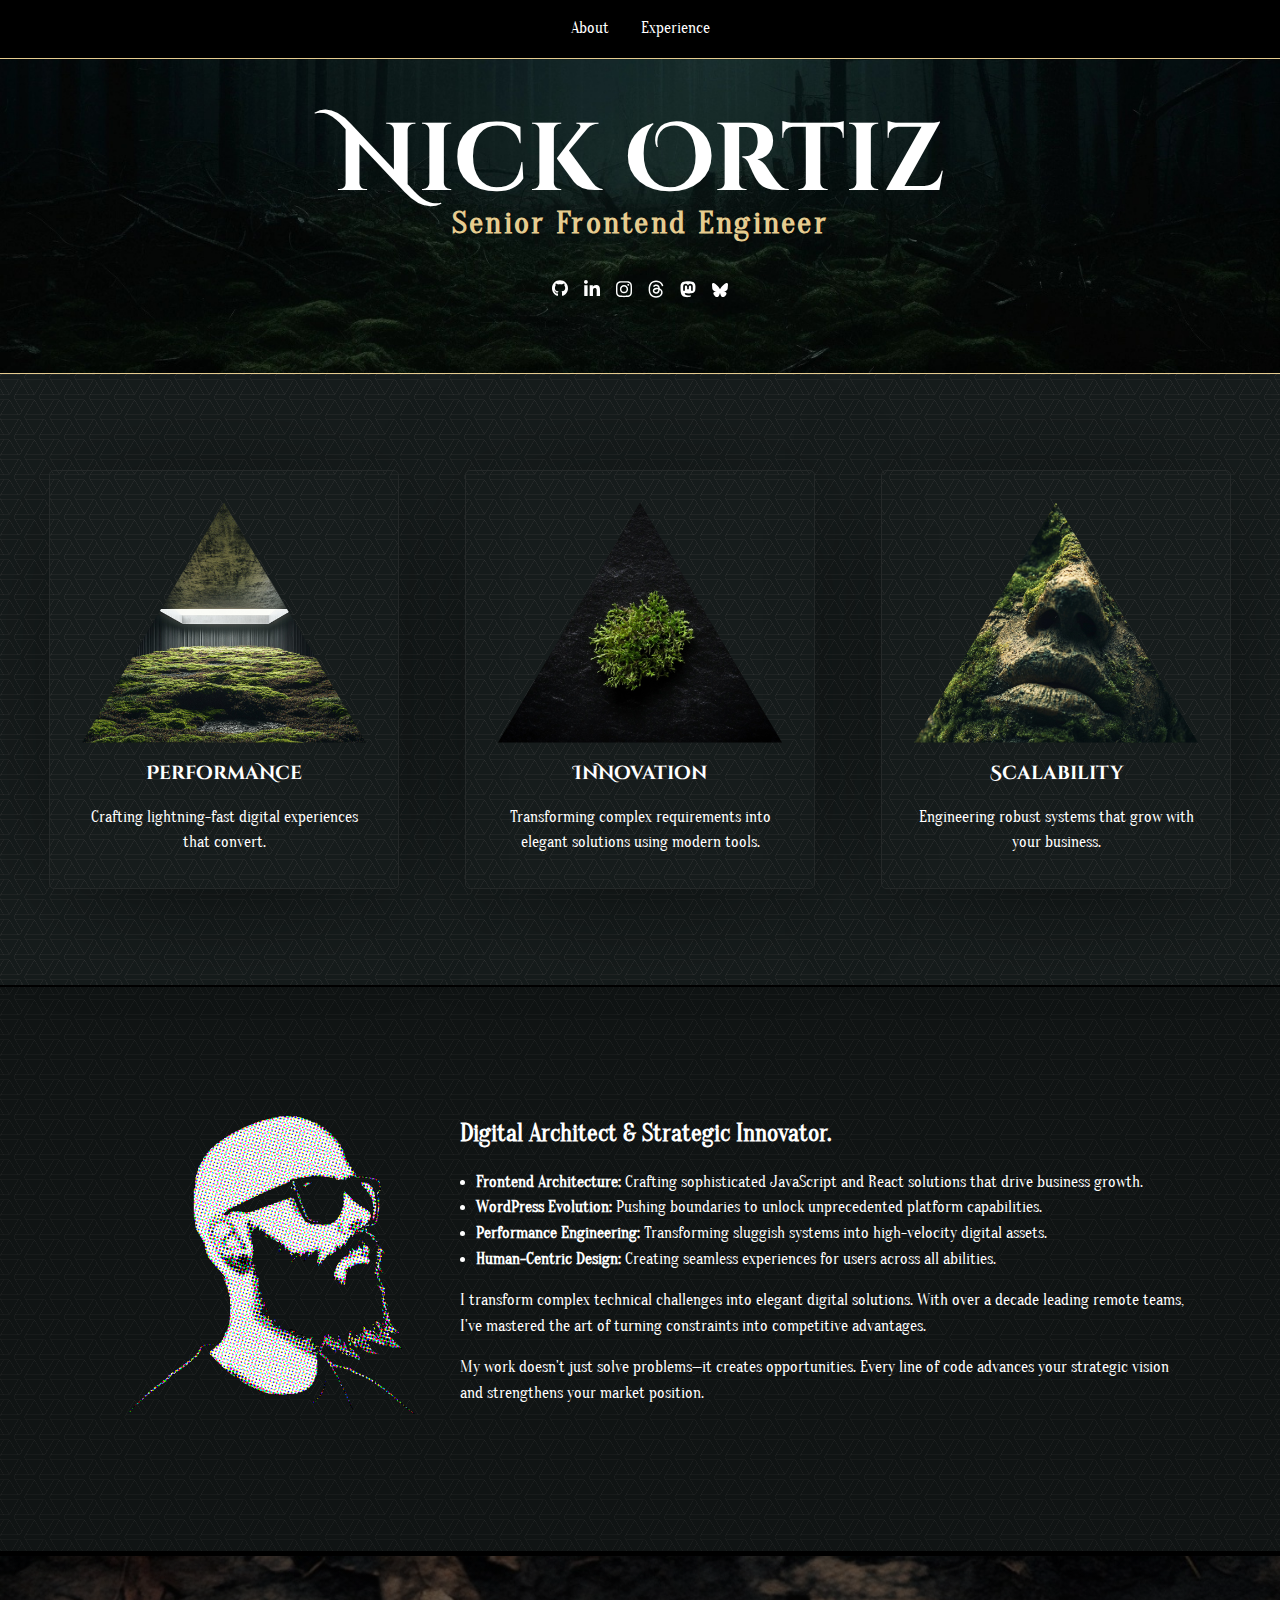
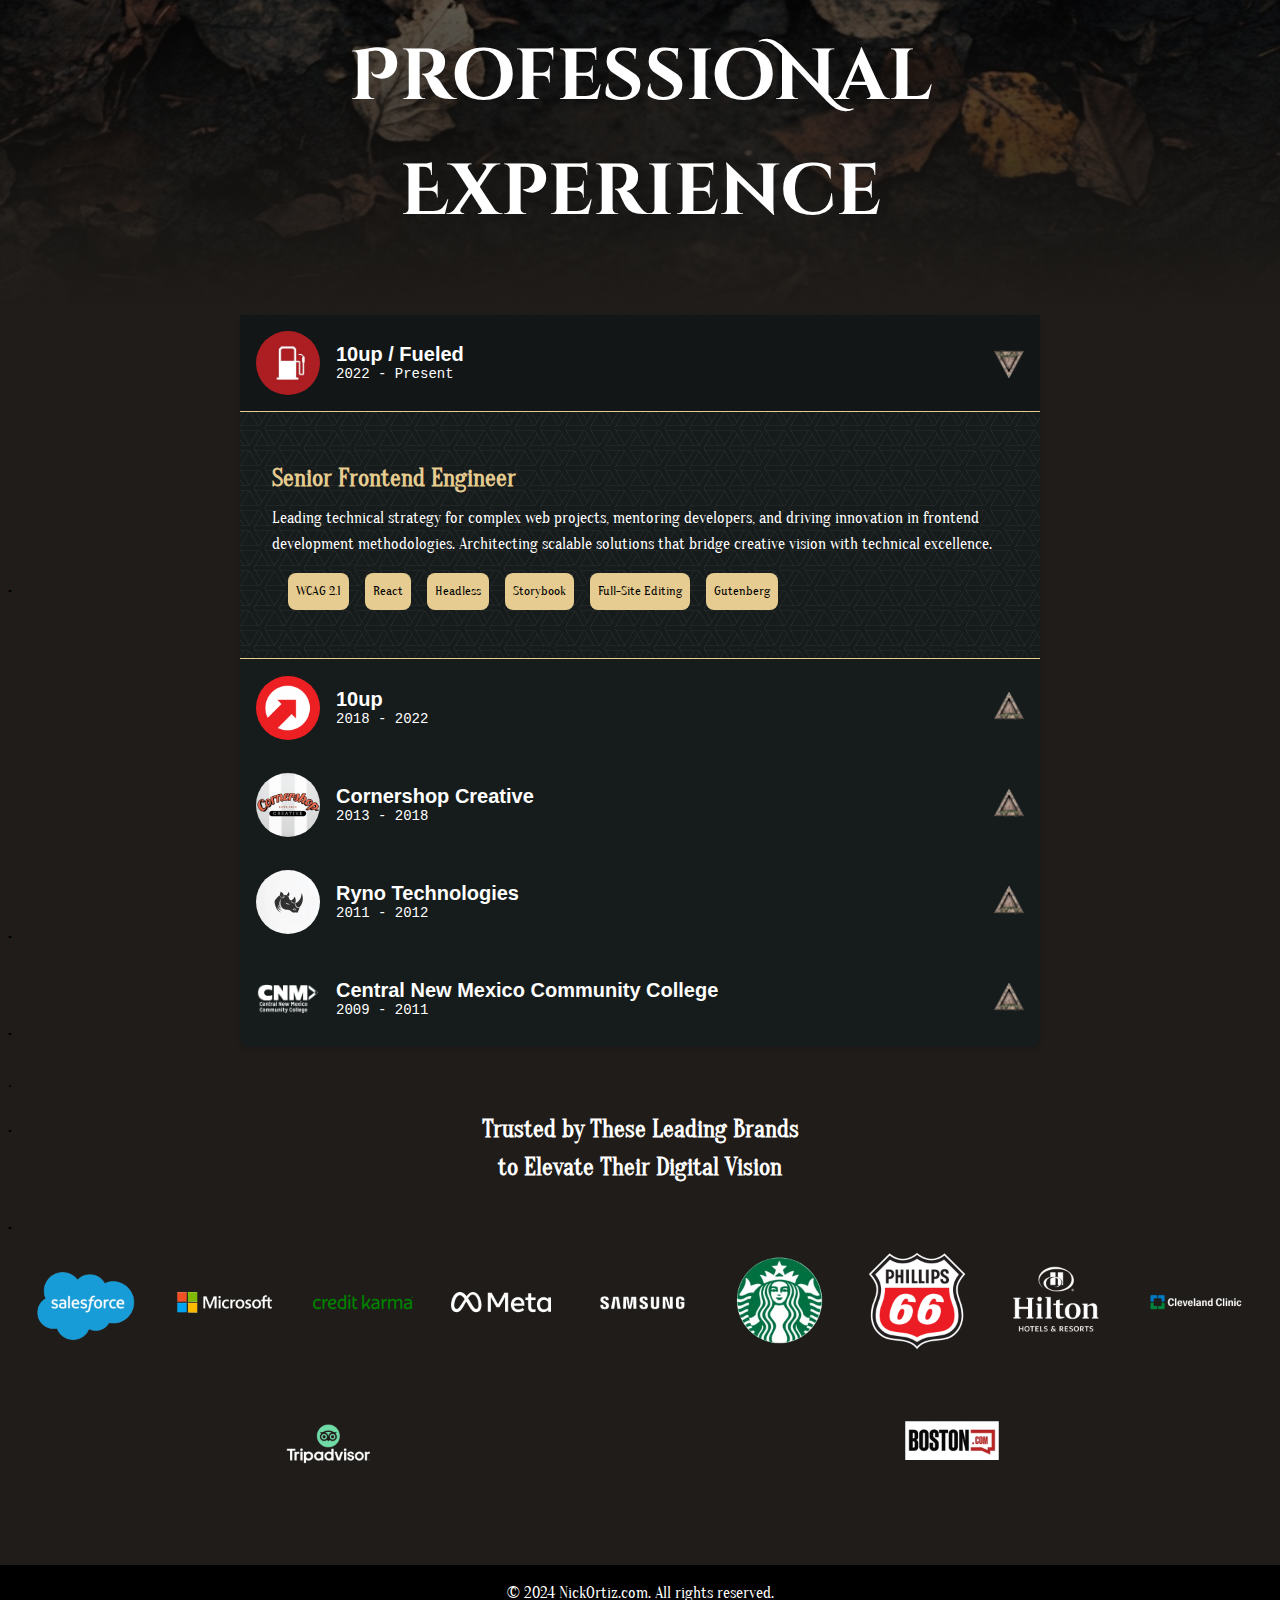
==== 2025/index.html @ 6978db72 "Alt text for logos" ====
<!DOCTYPE html>
<html lang="en">
<head>
    <meta charset="UTF-8">
	<meta name="viewport" content="width=device-width, initial-scale=1.0">
	<meta name="description" content="Nick Ortiz - Senior Frontend Engineer. Explore my biography, professional achievements, and connect with me through social media links.">
    <title>Nick Ortiz - Senior Frontend Engineer</title>

    <link rel="preconnect" href="https://fonts.googleapis.com">
    <link rel="preconnect" href="https://fonts.gstatic.com" crossorigin>
    <link href="https://fonts.googleapis.com/css2?family=Cinzel+Decorative:wght@400;700;900&family=Inter:ital,opsz,wght@0,14..32,100..900;1,14..32,100..900&family=Oranienbaum&display=swap" rel="stylesheet">

      
    <style>
        html {
            background-color: #161c1c;
        }

        * {
            margin: 0;
            padding: 0;
            box-sizing: border-box;
        }

        img {
            max-width: 100%;
        }

        body {
            background-color: #161c1c;
            background: url("images/pattern.png");
            color: white;
            font-family: "Oranienbaum", serif;
            font-weight: 400;
            font-style: normal;
            line-height: 1.6;
        }

        /* Navigation */
        nav {
            background: #000;
            padding: 1rem;
            position: relative;
            border-bottom: 1px solid #e6cc90;
        }

        .nav-brand {
            color: white;
            font-size: 1.5rem;
            text-decoration: none;
        }

        .nav-menu {
            display: flex;
            list-style: none;
            margin: 0;
            padding: 0;
            justify-content: center;
        }

        .nav-menu li a {
            color: white;
            text-decoration: none;
            padding: 0 1rem;
            transition: color 0.3s;
        }

        .nav-menu li a:hover {
            color: #e6cc90;
        }

        .hamburger {
            display: none;
            cursor: pointer;
            padding: 0.5rem;
        }

        .hamburger div {
            width: 25px;
            height: 3px;
            background: white;
            margin: 5px;
        }

        /* Hero Section */
        .hero {
            background: linear-gradient(rgba(0,0,0,0), rgba(0,0,0,0)), url('images/hero-orig.jpeg');
            background-size: cover;
            background-position: bottom;
            border-bottom: 1px solid #e6cc90;
            height: 35vh;
            display: flex;
            align-items: center;
            justify-content: center;
            text-align: center;
            color: white;
        }

        .hero-content h1 {
            font-size: 6rem;
            margin-bottom: 0;
            line-height: .75;
        }

        .hero-content h2 {
            letter-spacing: 2.3px;
            font-size: 2rem;
        }

        /* Cards Section */
        .cards {
            display: flex;
            justify-content: space-around;
            padding: 6rem 2rem;
            flex-wrap: wrap;
            gap: 2rem;
            max-width: 1400px;
            margin: auto;
        }

        .card {
            flex: 1;
            min-width: 300px;
            max-width: 350px;
            padding: 2rem;
            border-radius: 5px;
            text-align: center;

            border: 1px solid #252929;
            -webkit-box-shadow: 0px 13px 139px -43px rgba(0,0,0,0.77);
            -moz-box-shadow: 0px 13px 139px -43px rgba(0,0,0,0.77);
            box-shadow: 0px 13px 139px -43px rgba(0,0,0,0.77);
        }

        .card .thumb {
            width: 100%;
            clip-path: polygon(50% 0%, 0% 100%, 100% 100%);
            max-height: 240px;
            margin-bottom: 1rem;
        }

        .card .thumb img {
            max-width: 100%;
        }

        .card h3 {
            margin-bottom: 1rem;
        }

        /* Footer */
        footer {
            background: #000;
            color: white;
            text-align: center;
            padding: 1rem;
            position: relative;
            bottom: 0;
            width: 100%;
        }

        /* Mobile Responsive */
        @media (max-width: 768px) {
            .nav-menu {
                display: none;
                width: 100%;
                position: absolute;
                top: 100%;
                left: 0;
                background: #000;
                flex-direction: column;
                text-align: center;
            }

            .nav-menu.active {
                display: flex;
            }

            .nav-menu li {
                padding: 1rem;
            }

            .hamburger {
                display: block;
            }

            .hero-content h1 {
                font-size: 2rem;
            }
        }

        .sub-nav-logo {
            padding: 1.25rem;
        }

        .highlight-color {
            color: #e6cc90;
        }

        .align-center {
            text-align: center;
        }

        .content-container {
            max-width: 1600px;
            margin: auto;
        }

        .content-container ul {
            padding-left: 1rem;
        }

        .content-container p {
            margin-bottom: 1rem;
        }

        .experience {
            background-color: #2f3424;
            background: linear-gradient(rgba(0, 0, 0, 0.4), rgb(31 28 25)), url(exp.jpeg);
            background-size: cover;
            background-repeat: no-repeat;
            border-top: 3px solid black;
            padding: 4rem;
        }

        .experience-brands {
            display: flex;
            justify-content: space-around;
            padding: 4rem 2rem;
            flex-wrap: wrap;
            gap: 2rem;
            width: 100%;
            max-width: 1600px;
            margin: auto;
        }

        .professional-experience {
            background-color: #1f1c19;
        }

        .brand {
            max-width: 100px;
        }

        .brand img {
            width: 100%;
        }

        h1, .heading, h3 {
            font-family: "Cinzel Decorative", serif;
        }

        h2 {
            font-family: "Oranienbaum", serif;
        }

        .large-text {
            font-size: 4.5rem;

            @media (max-width: 768px) {
                font-size: 1.5rem;
            }
        }

        .screen-reader-text {
            border-width: 0;
            clip: rect(0, 0, 0, 0);
            height: 1px;
            margin: -1px;
            padding: 0;
            position: absolute;
            overflow: hidden;
            width: 1px;
            white-space: nowrap;
        }


        .accordion {
            background-color: #161c1c;
            border-radius: 8px;
            box-shadow: 0 2px 4px rgba(0, 0, 0, 0.1);
            max-width: 800px;
            margin: 0 auto 4rem;
            width: 90%;
        }

        .accordion-item {
            border-bottom: 1px solid #1c1c1c;
        }

        .accordion-item:last-child {
            border-bottom: none;
        }

        .accordion-header {
            color: white;
            display: flex;
            align-items: center;
            padding: 1rem;
            cursor: pointer;
            background: none;
            border: none;
            width: 100%;
            text-align: left;
            transition: background-color 0.3s;
        }

        .accordion-header:hover,
        .accordion-header.active {
            background-color: #121616;
        }

        .company-logo {
            width: 64px;
            height: 64px;
            border-radius: 50%;
            margin-right: 1rem;
            object-fit: contain;
        }

        .company-info {
            flex-grow: 1;
        }

        .company-name {
            font-size: 1.25rem;
            font-weight: bold;
            color: white;
        }

        .company-period {
            font-family: 'Courier New', monospace;
            color: white;
            font-size: 0.875rem;
        }

        .accordion-content {
            max-height: 0;
            overflow: hidden;
            transition: max-height 0.3s ease-out;
            background-color: #161c1c;
            background: url("images/pattern.png");
            text-align: left;
        }

        .accordion-content.active {
            max-height: 500px;
        }

        .content-inner {
            padding: 3rem 2rem;
            border-top: 1px solid #e6cc90;
            border-bottom: 1px solid #e6cc90;
        }

        .job-title {
            font-size: 1.5rem;
            font-weight: 600;
            margin-bottom: 0.5rem;
            color: #e6cc90;
        }

        .job-description {
            color: #fff;
            margin-bottom: 1rem;
        }

        .highlights {
            list-style-type: none;
            display: flex;
            flex-wrap: wrap;
            gap: 1rem;
        }

        .highlight-item {
            color: black;
            background: #e6cc90;
            padding: .5rem;
            border-radius: 8px;
            font-size: 13px;
        }

        .highlight-item::before {
            content: "•";
            position: absolute;
            left: 0.5rem;
        }

        .arrow {
            margin-left: auto;
            transition: transform 0.3s;
            max-width: 30px;
        }

        .arrow img {
            max-width: 100%;
        }

        .accordion-header.active .arrow {
            transform: rotate(180deg);
        }


        .social-icons-list {
            display: flex;
            list-style-type: none;
            gap: 1rem;
            justify-content: center;
            margin-top: 2rem;
        }

        .social-icons-list li:hover svg {
            fill: #e6cc90;
        }

        .social-icons-list svg {
            fill: white;
            width: 16px;
            transition: fill 0.3s;
        }

        .introduction {
            background: #00000045;
            padding: 6rem;
            border: 2px solid #000;
            border-left: 0;
            border-right: 0;
        }

        .introduction-content {
            align-items: center;
            display: flex;
            flex-direction: row;
            
        }

        @media (max-width: 768px) {

            .introduction-content {
                flex-direction: column;    
            }
        }
  
    </style>
</head>
<body>
    <nav>
        <div class="hamburger" onclick="toggleMenu()">
            <div></div>
            <div></div>
            <div></div>
        </div>
        <ul class="nav-menu">
            <li><a href="#About">About</a></li>
            <li><a href="#Experience">Experience</a></li>
        </ul>
    </nav>
    <section class="hero">
        <div class="hero-content align-center">
            <h1>Nick Ortiz</h1>
            <h2 class="smalltext highlight-color">Senior Frontend Engineer</h2>

            <div class="social-icons">
                <ul role="list" class="social-icons-list">
					<li>
						<a href="https://github.com/nickortiz" target="_blank" rel="noopener noreferrer" class="button-icon">
							<span class="screen-reader-text">Github</span>
							<svg xmlns="http://www.w3.org/2000/svg" viewBox="0 0 496 512">
								<path d="M165.9 397.4c0 2-2.3 3.6-5.2 3.6-3.3.3-5.6-1.3-5.6-3.6 0-2 2.3-3.6 5.2-3.6 3-.3 5.6 1.3 5.6 3.6zm-31.1-4.5c-.7 2 1.3 4.3 4.3 4.9 2.6 1 5.6 0 6.2-2s-1.3-4.3-4.3-5.2c-2.6-.7-5.5.3-6.2 2.3zm44.2-1.7c-2.9.7-4.9 2.6-4.6 4.9.3 2 2.9 3.3 5.9 2.6 2.9-.7 4.9-2.6 4.6-4.6-.3-1.9-3-3.2-5.9-2.9zM244.8 8C106.1 8 0 113.3 0 252c0 110.9 69.8 205.8 169.5 239.2 12.8 2.3 17.3-5.6 17.3-12.1 0-6.2-.3-40.4-.3-61.4 0 0-70 15-84.7-29.8 0 0-11.4-29.1-27.8-36.6 0 0-22.9-15.7 1.6-15.4 0 0 24.9 2 38.6 25.8 21.9 38.6 58.6 27.5 72.9 20.9 2.3-16 8.8-27.1 16-33.7-55.9-6.2-112.3-14.3-112.3-110.5 0-27.5 7.6-41.3 23.6-58.9-2.6-6.5-11.1-33.3 2.6-67.9 20.9-6.5 69 27 69 27 20-5.6 41.5-8.5 62.8-8.5s42.8 2.9 62.8 8.5c0 0 48.1-33.6 69-27 13.7 34.7 5.2 61.4 2.6 67.9 16 17.7 25.8 31.5 25.8 58.9 0 96.5-58.9 104.2-114.8 110.5 9.2 7.9 17 22.9 17 46.4 0 33.7-.3 75.4-.3 83.6 0 6.5 4.6 14.4 17.3 12.1C428.2 457.8 496 362.9 496 252 496 113.3 383.5 8 244.8 8zM97.2 352.9c-1.3 1-1 3.3.7 5.2 1.6 1.6 3.9 2.3 5.2 1 1.3-1 1-3.3-.7-5.2-1.6-1.6-3.9-2.3-5.2-1zm-10.8-8.1c-.7 1.3.3 2.9 2.3 3.9 1.6 1 3.6.7 4.3-.7.7-1.3-.3-2.9-2.3-3.9-2-.6-3.6-.3-4.3.7zm32.4 35.6c-1.6 1.3-1 4.3 1.3 6.2 2.3 2.3 5.2 2.6 6.5 1 1.3-1.3.7-4.3-1.3-6.2-2.2-2.3-5.2-2.6-6.5-1zm-11.4-14.7c-1.6 1-1.6 3.6 0 5.9 1.6 2.3 4.3 3.3 5.6 2.3 1.6-1.3 1.6-3.9 0-6.2-1.4-2.3-4-3.3-5.6-2z"></path>
							</svg>
						</a>
					</li>
					<li>
						<a href="https://www.linkedin.com/in/nickeortiz/" target="_blank" rel="noopener noreferrer" class="button-icon">
							<span class="screen-reader-text">LinkedIn</span>
							<svg xmlns="http://www.w3.org/2000/svg" viewBox="0 0 448 512">
								<path d="M100.3 448H7.4V148.9h92.9zM53.8 108.1C24.1 108.1 0 83.5 0 53.8a53.8 53.8 0 0 1 107.6 0c0 29.7-24.1 54.3-53.8 54.3zM447.9 448h-92.7V302.4c0-34.7-.7-79.2-48.3-79.2-48.3 0-55.7 37.7-55.7 76.7V448h-92.8V148.9h89.1v40.8h1.3c12.4-23.5 42.7-48.3 87.9-48.3 94 0 111.3 61.9 111.3 142.3V448z"></path>
							</svg>
						</a>
					</li>
					<li>
						<a href="https://www.instagram.com/illuminortii/" target="_blank" rel="noopener noreferrer" class="button-icon">
							<span class="screen-reader-text">Instagram</span>
							<svg xmlns="http://www.w3.org/2000/svg" viewBox="0 0 448 512">
								<path d="M224.1 141c-63.6 0-114.9 51.3-114.9 114.9s51.3 114.9 114.9 114.9S339 319.5 339 255.9 287.7 141 224.1 141zm0 189.6c-41.1 0-74.7-33.5-74.7-74.7s33.5-74.7 74.7-74.7 74.7 33.5 74.7 74.7-33.6 74.7-74.7 74.7zm146.4-194.3c0 14.9-12 26.8-26.8 26.8-14.9 0-26.8-12-26.8-26.8s12-26.8 26.8-26.8 26.8 12 26.8 26.8zm76.1 27.2c-1.7-35.9-9.9-67.7-36.2-93.9-26.2-26.2-58-34.4-93.9-36.2-37-2.1-147.9-2.1-184.9 0-35.8 1.7-67.6 9.9-93.9 36.1s-34.4 58-36.2 93.9c-2.1 37-2.1 147.9 0 184.9 1.7 35.9 9.9 67.7 36.2 93.9s58 34.4 93.9 36.2c37 2.1 147.9 2.1 184.9 0 35.9-1.7 67.7-9.9 93.9-36.2 26.2-26.2 34.4-58 36.2-93.9 2.1-37 2.1-147.8 0-184.8zM398.8 388c-7.8 19.6-22.9 34.7-42.6 42.6-29.5 11.7-99.5 9-132.1 9s-102.7 2.6-132.1-9c-19.6-7.8-34.7-22.9-42.6-42.6-11.7-29.5-9-99.5-9-132.1s-2.6-102.7 9-132.1c7.8-19.6 22.9-34.7 42.6-42.6 29.5-11.7 99.5-9 132.1-9s102.7-2.6 132.1 9c19.6 7.8 34.7 22.9 42.6 42.6 11.7 29.5 9 99.5 9 132.1s2.7 102.7-9 132.1z"></path>
							</svg>
						</a>
					</li>
					<li>
						<a href="https://www.threads.net/@illuminortii" target="_blank" rel="noopener noreferrer" class="button-icon">
							<span class="screen-reader-text">Threads</span>
							<svg xmlns="http://www.w3.org/2000/svg" viewBox="0 0 448 512">
								<path d="M331.5 235.7c2.2 .9 4.2 1.9 6.3 2.8c29.2 14.1 50.6 35.2 61.8 61.4c15.7 36.5 17.2 95.8-30.3 143.2c-36.2 36.2-80.3 52.5-142.6 53h-.3c-70.2-.5-124.1-24.1-160.4-70.2c-32.3-41-48.9-98.1-49.5-169.6V256v-.2C17 184.3 33.6 127.2 65.9 86.2C102.2 40.1 156.2 16.5 226.4 16h.3c70.3 .5 124.9 24 162.3 69.9c18.4 22.7 32 50 40.6 81.7l-40.4 10.8c-7.1-25.8-17.8-47.8-32.2-65.4c-29.2-35.8-73-54.2-130.5-54.6c-57 .5-100.1 18.8-128.2 54.4C72.1 146.1 58.5 194.3 58 256c.5 61.7 14.1 109.9 40.3 143.3c28 35.6 71.2 53.9 128.2 54.4c51.4-.4 85.4-12.6 113.7-40.9c32.3-32.2 31.7-71.8 21.4-95.9c-6.1-14.2-17.1-26-31.9-34.9c-3.7 26.9-11.8 48.3-24.7 64.8c-17.1 21.8-41.4 33.6-72.7 35.3c-23.6 1.3-46.3-4.4-63.9-16c-20.8-13.8-33-34.8-34.3-59.3c-2.5-48.3 35.7-83 95.2-86.4c21.1-1.2 40.9-.3 59.2 2.8c-2.4-14.8-7.3-26.6-14.6-35.2c-10-11.7-25.6-17.7-46.2-17.8H227c-16.6 0-39 4.6-53.3 26.3l-34.4-23.6c19.2-29.1 50.3-45.1 87.8-45.1h.8c62.6 .4 99.9 39.5 103.7 107.7l-.2 .2zm-156 68.8c1.3 25.1 28.4 36.8 54.6 35.3c25.6-1.4 54.6-11.4 59.5-73.2c-13.2-2.9-27.8-4.4-43.4-4.4c-4.8 0-9.6 .1-14.4 .4c-42.9 2.4-57.2 23.2-56.2 41.8l-.1 .1z"></path>
							</svg>
						</a>
					</li>
					<li>
						<a href="https://masto.ai/@nort" target="_blank" rel="noopener noreferrer" class="button-icon">
							<span class="screen-reader-text">Mastadon</span>
							<svg xmlns="http://www.w3.org/2000/svg" viewBox="0 0 448 512">
								<path d="M433 179.1c0-97.2-63.7-125.7-63.7-125.7-62.5-28.7-228.6-28.4-290.5 0 0 0-63.7 28.5-63.7 125.7 0 115.7-6.6 259.4 105.6 289.1 40.5 10.7 75.3 13 103.3 11.4 50.8-2.8 79.3-18.1 79.3-18.1l-1.7-36.9s-36.3 11.4-77.1 10.1c-40.4-1.4-83-4.4-89.6-54a102.5 102.5 0 0 1 -.9-13.9c85.6 20.9 158.7 9.1 178.8 6.7 56.1-6.7 105-41.3 111.2-72.9 9.8-49.8 9-121.5 9-121.5zm-75.1 125.2h-46.6v-114.2c0-49.7-64-51.6-64 6.9v62.5h-46.3V197c0-58.5-64-56.6-64-6.9v114.2H90.2c0-122.1-5.2-147.9 18.4-175 25.9-28.9 79.8-30.8 103.8 6.1l11.6 19.5 11.6-19.5c24.1-37.1 78.1-34.8 103.8-6.1 23.7 27.3 18.4 53 18.4 175z"></path>
							</svg>
						</a>
					</li>
					<li>
						<a href="https://bsky.app/profile/nickortiz.com" target="_blank" rel="noopener noreferrer" class="button-icon">
							<span class="screen-reader-text">Bluesky</span>
							<svg xmlns="http://www.w3.org/2000/svg" viewBox="0 0 576 512">
								<path d="M407.8 294.7c-3.3-.4-6.7-.8-10-1.3c3.4 .4 6.7 .9 10 1.3zM288 227.1C261.9 176.4 190.9 81.9 124.9 35.3C61.6-9.4 37.5-1.7 21.6 5.5C3.3 13.8 0 41.9 0 58.4S9.1 194 15 213.9c19.5 65.7 89.1 87.9 153.2 80.7c3.3-.5 6.6-.9 10-1.4c-3.3 .5-6.6 1-10 1.4C74.3 308.6-9.1 342.8 100.3 464.5C220.6 589.1 265.1 437.8 288 361.1c22.9 76.7 49.2 222.5 185.6 103.4c102.4-103.4 28.1-156-65.8-169.9c-3.3-.4-6.7-.8-10-1.3c3.4 .4 6.7 .9 10 1.3c64.1 7.1 133.6-15.1 153.2-80.7C566.9 194 576 75 576 58.4s-3.3-44.7-21.6-52.9c-15.8-7.1-40-14.9-103.2 29.8C385.1 81.9 314.1 176.4 288 227.1z"></path>
							</svg>
						</a>
					</li>
				</ul>
            </div>
        </div>
    </section>

    <section class="cards">
        <div class="card">
            <div class="thumb">
                <img
                    alt="A well lit factory room growing moss" 
                    src="images/triad-1.jpeg">
            </div>
            <h3>PerformaNce</h3>
            <p>Crafting lightning-fast digital experiences that convert.</p>
        </div>
        <div class="card">
            <div class="thumb">
                <img
                    alt="A black rock with a tuft of plant growing through" 
                    src="images/triad-2.jpeg">
            </div>
            <h3>InNovation</h3>
            <p>Transforming complex requirements into elegant solutions using modern tools.</p>
        </div>
        <div class="card">
            <div class="thumb">
                <img
                    alt="Moss growing on statue of a human face" 
                    src="images/triad-3.jpeg">
            </div>
            <h3>Scalability</h3>
            <p>Engineering robust systems that grow with your business.</p>
        </div>
    </section>


    <section class="introduction" id="About">
        <div class="introduction-content">
            <div class="content-image">
                <img
                    alt="Profile Picture of Nick Ortiz wearing sungleasses in halftone pattern." 
                    src="images/NickOrtiz-halftone.webp">
            </div>
            <div class="content-container">
                <h2>Digital Architect & Strategic Innovator.</h2>
                <p>
                    <ul>
                        <li><strong>Frontend Architecture:</strong> Crafting sophisticated JavaScript and React solutions that drive business growth.</li>
                        <li><strong>WordPress Evolution:</strong> Pushing boundaries to unlock unprecedented platform capabilities.</li>
                        <li><strong>Performance Engineering: </strong>Transforming sluggish systems into high-velocity digital assets.</li>
                        <li><strong>Human-Centric Design: </strong>Creating seamless experiences for users across all abilities.</li>
                    </ul>
                </p>
                <p>I transform complex technical challenges into elegant digital solutions. With over a decade leading remote teams, I've mastered the art of turning constraints into competitive advantages.</p>
                <p>My work doesn't just solve problems—it creates opportunities. Every line of code advances your strategic vision and strengthens your market position.</p>
            </div>
        </div>
    </section>

    <section class="experience" id="Experience"> 
        <h2 class="heading large-text align-center">ProfessioNal<br/> Experience</h2>
    </section>

    <section class="professional-experience">
        <div class="content-container align-center">
            
            <div class="accordion">
                <article class="accordion-item">
                    <button class="accordion-header active" onclick="toggleAccordion(this)">
                        <img src="images/history/fueled-emblem.jpg" alt="Current Company logo" class="company-logo">
                        <div class="company-info">
                            <div class="company-name">10up / Fueled</div>
                            <div class="company-period">2022 - Present</div>
                        </div>
                        <span class="arrow">
                            <img 
                                alt="directional arrow"
                                src="images/arrow-icon.png">
                        </span>
                    </button>
                    <div class="accordion-content active">
                        <div class="content-inner">
                            <h2 class="job-title">Senior Frontend Engineer</h2>
                            <p class="job-description">Leading technical strategy for complex web projects, mentoring developers, and driving innovation in frontend development methodologies. Architecting scalable solutions that bridge creative vision with technical excellence.</p>
                            <ul class="highlights">
                                <li class="highlight-item">WCAG 2.1</li>
                                <li class="highlight-item">React</li>
                                <li class="highlight-item">Headless</li>
                                <li class="highlight-item">Storybook</li>
                                <li class="highlight-item">Full-Site Editing</li>
                                <li class="highlight-item">Gutenberg</li>
                            </ul>
                        </div>
                    </div>
                </article>
    
                <article class="accordion-item">
                    <button class="accordion-header" onclick="toggleAccordion(this)">
                        <img src="images/history/10up-logo.png" alt="Previous Corp logo" class="company-logo">
                        <div class="company-info">
                            <div class="company-name">10up</div>
                            <div class="company-period">2018 - 2022</div>
                        </div>
                        <span class="arrow">
                            <img 
                                alt="directional arrow"
                                src="images/arrow-icon.png">
                        </span>
                    </button>
                    <div class="accordion-content">
                        <div class="content-inner">
                            <h2 class="job-title">Frontend Engineer</h2>
                            <p class="job-description">Developed responsive, high-performance websites for enterprise clients. Specialized in creating pixel-perfect designs, optimizing user experiences, and implementing robust accessibility standards.</p>
                            <ul class="highlights">
                                <li class="highlight-item">Vue.js</li>
                                <li class="highlight-item">WordPress</li>
                                <li class="highlight-item">Javascript ES6+</li>
                                <li class="highlight-item">PostCSS</li>
                                <li class="highlight-item">Performance Optimization</li>
                                <li class="highlight-item">NGINX</li>
                            </ul>
                        </div>
                    </div>
                </article>

                <article class="accordion-item">
                    <button class="accordion-header" onclick="toggleAccordion(this)">
                        <img src="images/history/cornershop-creative-logo.jpeg" alt="Previous Corp logo" class="company-logo">
                        <div class="company-info">
                            <div class="company-name">Cornershop Creative</div>
                            <div class="company-period">2013 - 2018</div>
                        </div>
                        <span class="arrow">
                            <img 
                                alt="directional arrow"
                                src="images/arrow-icon.png">
                        </span>
                    </button>
                    <div class="accordion-content">
                        <div class="content-inner">
                            <h2 class="job-title">Full-Stack WordPress Developer</h2>
                            <p class="job-description">Crafted custom WordPress solutions including advanced multi-user platforms, complex API integrations, and scalable content management systems. Managed full-cycle web development from concept to deployment.</p>
                            <ul class="highlights">
                                <li class="highlight-item">PHP</li>
                                <li class="highlight-item">WordPress</li>
                                <li class="highlight-item">Advanced Custom Fields</li>
                                <li class="highlight-item">WooCommerce</li>
                                <li class="highlight-item">SASS</li>
                                <li class="highlight-item">LESS</li>
                                <li class="highlight-item">Custom Themes & Plugins</li>
                                <li class="highlight-item">LAMP</li>
                            </ul>
                        </div>
                    </div>
                </article>

                <article class="accordion-item">
                    <button class="accordion-header" onclick="toggleAccordion(this)">
                        <img src="images/history/ryno-logo-2.jpeg" alt="Previous Corp logo" class="company-logo">
                        <div class="company-info">
                            <div class="company-name">Ryno Technologies</div>
                            <div class="company-period">2011 - 2012</div>
                        </div>
                        <span class="arrow">
                            <img 
                                alt="directional arrow"
                                src="images/arrow-icon.png">
                        </span>
                    </button>
                    <div class="accordion-content">
                        <div class="content-inner">
                            <h2 class="job-title">WordPress Developer & Designer</h2>
                            <p class="job-description">Designed custom WordPress themes with advanced content architecture, focusing on flexible and functional web solutions tailored to specific client needs.</p>
                            <ul class="highlights">
                                <li class="highlight-item">HTML5</li>
                                <li class="highlight-item">CSS3</li>
                                <li class="highlight-item">jQuery</li>
                                <li class="highlight-item">WordPress</li>
                            </ul>
                        </div>
                    </div>
                </article>
                <article class="accordion-item">
                    <button class="accordion-header" onclick="toggleAccordion(this)">
                        <img src="images/history/cnm-logo.png" alt="Previous Corp logo" class="company-logo">
                        <div class="company-info">
                            <div class="company-name">Central New Mexico Community College</div>
                            <div class="company-period">2009 - 2011</div>
                        </div>
                        <span class="arrow">
                            <img 
                                alt="directional arrow"
                                src="images/arrow-icon.png">
                        </span>
                    </button>
                    <div class="accordion-content">
                        <div class="content-inner">
                            <h2 class="job-title">Instructional Technician</h2>
                            <p class="job-description">Provided comprehensive technical support across programming and networking labs, demonstrating expertise in multiple programming languages and educational technology.</p>
                            <ul class="highlights">
                                <li class="highlight-item">Troubleshooting</li>
                                <li class="highlight-item">Lab Management</li>
                                <li class="highlight-item">IT Infrastructure</li>
                                <li class="highlight-item">C++</li>
                                <li class="highlight-item">Python</li>
                                <li class="highlight-item">Java</li>
                                <li class="highlight-item">Networking Fundamentals</li>
                            </ul>
                        </div>
                    </div>
                </article>
            </div>

        </div>

        <div class="content-container align-center">
            <h2>Trusted by These Leading Brands <br/> to Elevate Their Digital Vision</h2>
        </div>
       <div class="experience-brands">
        <div class="brand">
            <img
                alt="Salesforce Logo" 
                src="images/brands/salesforce-logo.webp">
        </div>
        <div class="brand">
            <img
                alt="Microsoft Logo" 
                src="images/brands/microsoft-logo.webp">
        </div>
        <div class="brand">
            <img
                alt="CreditKarma Logo" 
                src="images/brands/creditkarma-logo.webp">
        </div>
        <div class="brand">
            <img
                alt="Meta Logo" 
                src="images/brands/meta-logo.webp">
        </div>
        <div class="brand">
            <img
                alt="Samsung Logo" 
                src="images/brands/samsung-logo.webp">
        </div>
        <div class="brand">
            <img
                alt="Starbucks Logo" 
                src="images/brands/starbucks-logo.webp">
        </div>
        <div class="brand">
            <img
                alt="Phillips66 Logo" 
                src="images/brands/phillips66-logo.webp">
        </div>
        <div class="brand">
            <img
                alt="Hilton Logo" 
                src="images/brands/hilton-logo.webp">
        </div>
        <div class="brand">
            <img
                alt="Cleveland Clinic Logo" 
                src="images/brands/cleveland-clinic-logo.webp">
        </div>
        <div class="brand">
            <img
                alt="TripAdvisor Logo" 
                src="images/brands/TripAdvisor-logo.webp">
        </div>
        <div class="brand">
            <img
                alt="Boston.com Logo" 
                src="images/brands/boston-logo.webp">
        </div>
       </div>
    </section>
    <footer>
        <p>&copy; 2024 NickOrtiz.com. All rights reserved.</p>
    </footer>

    <script>
        function toggleMenu() {
            const menu = document.querySelector('.nav-menu');
            menu.classList.toggle('active');
        }

        function toggleAccordion(header) {
            const allHeaders = document.querySelectorAll('.accordion-header');
            const allContents = document.querySelectorAll('.accordion-content');
            
            // Close all other sections
            allHeaders.forEach(h => {
                if (h !== header) h.classList.remove('active');
            });
            allContents.forEach(content => content.classList.remove('active'));
            
            // Toggle the clicked section
            header.classList.toggle('active');
            const content = header.nextElementSibling;
            content.classList.toggle('active');
        }
    </script>
</body>
</html>
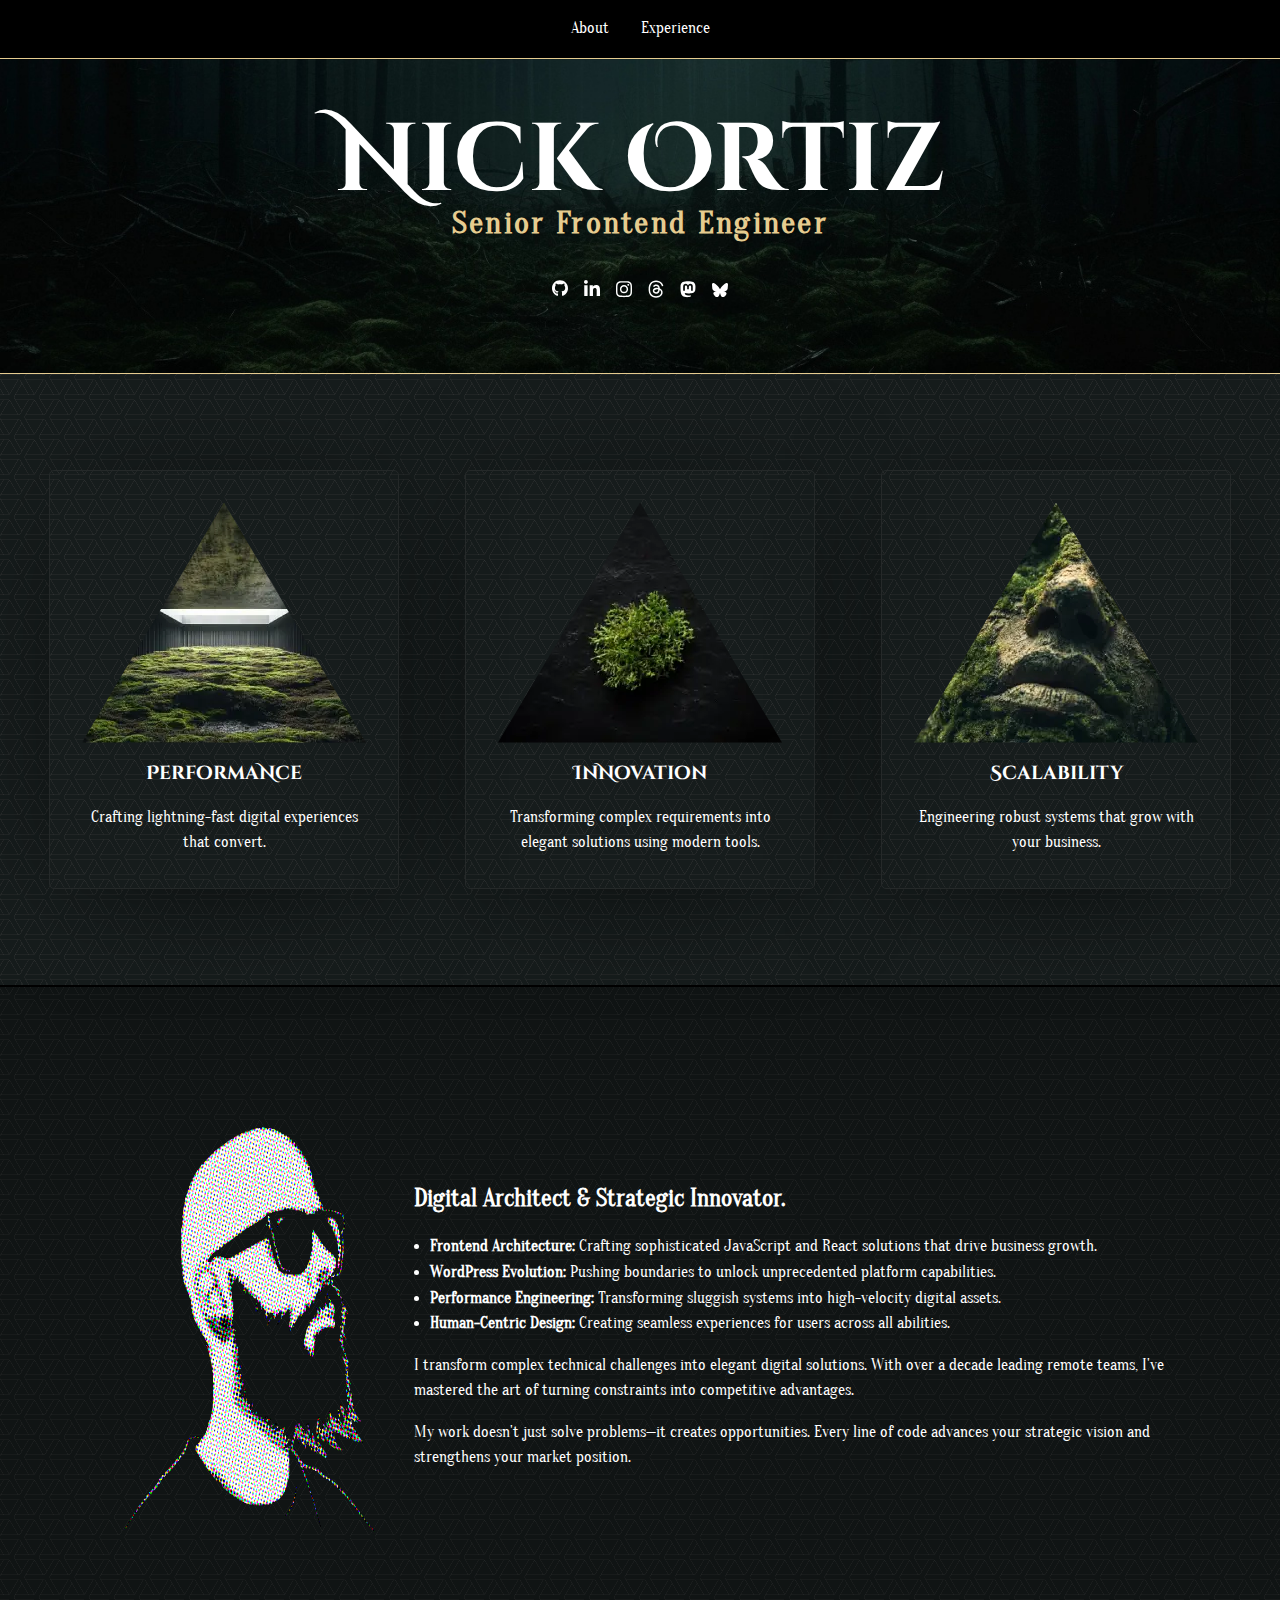
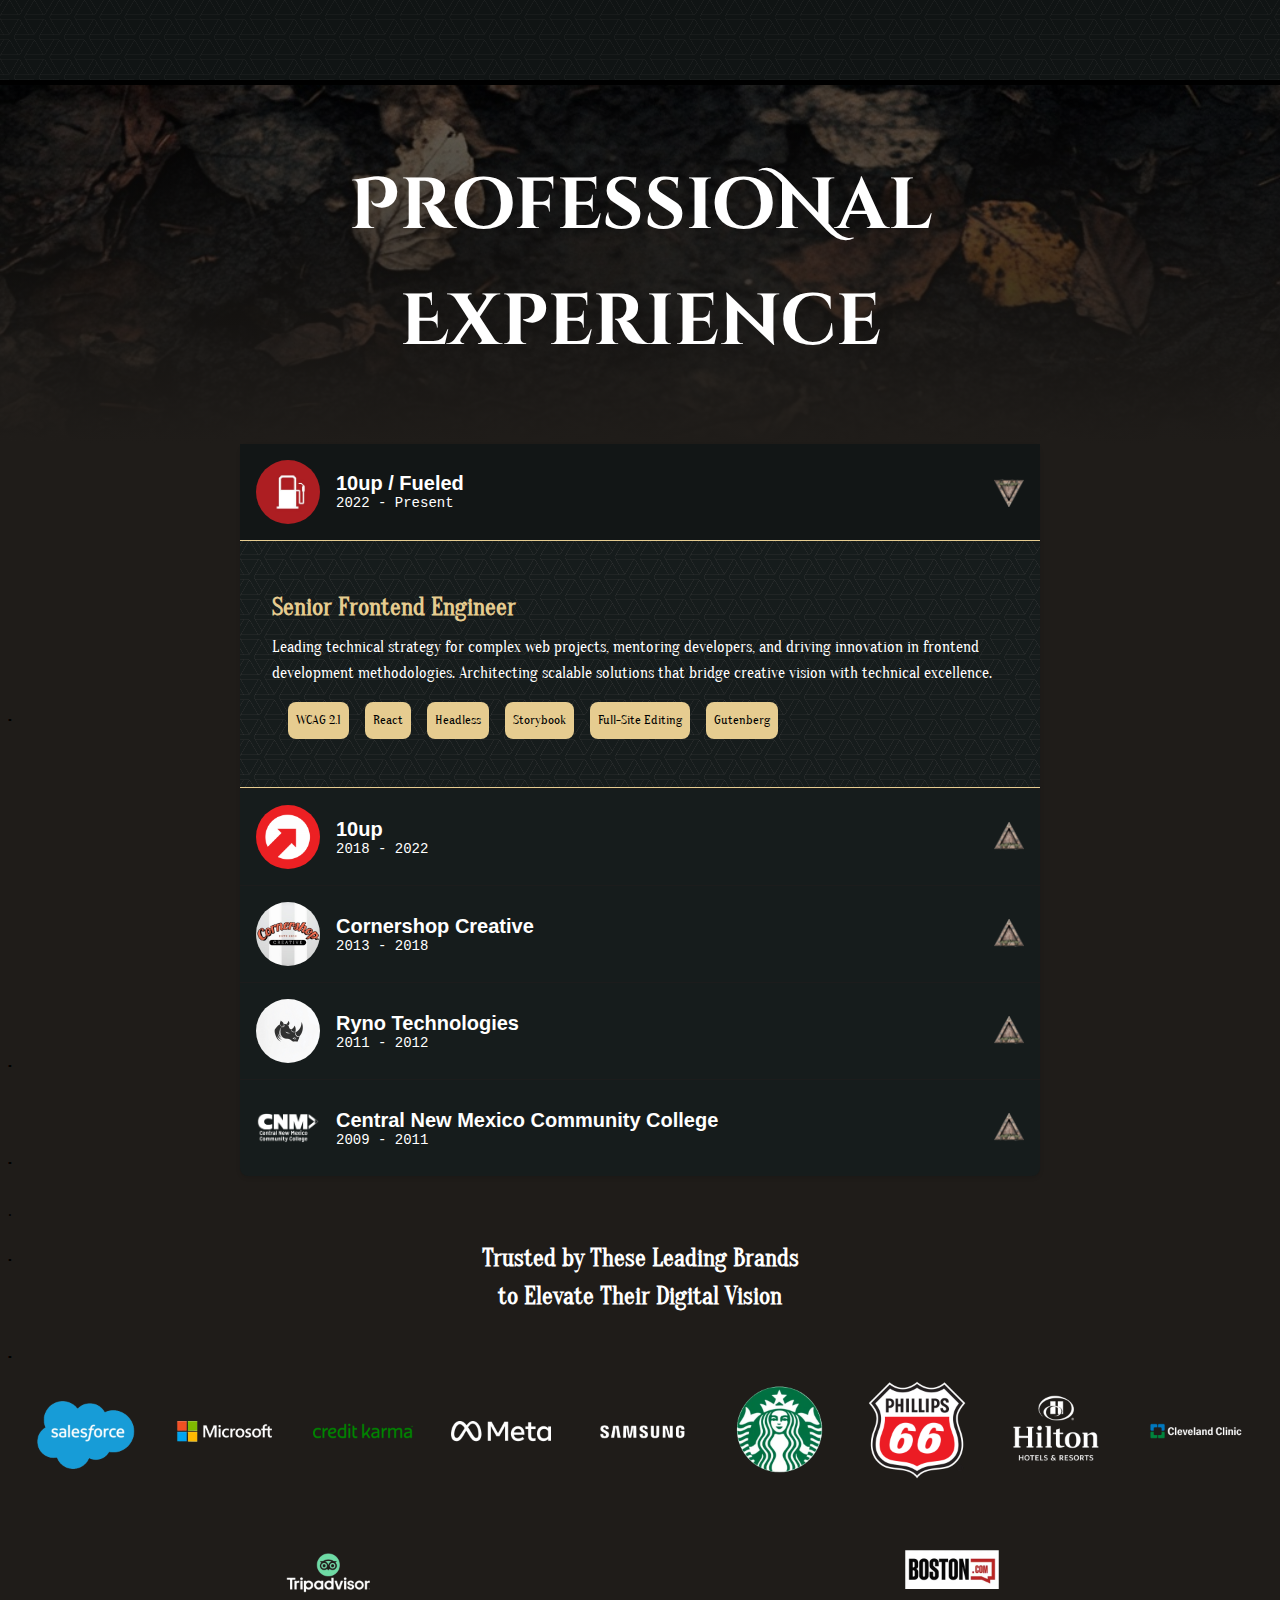
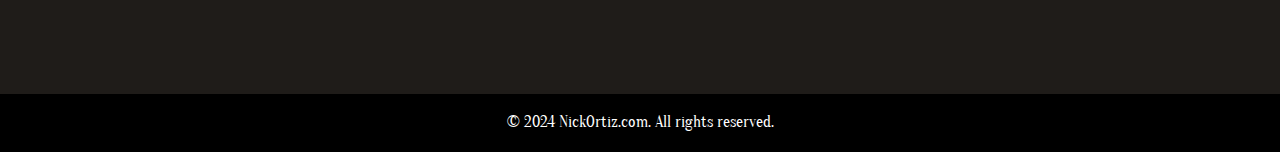
==== commit a81d8817: "Triad webp images and sizing for triads and about image sizing" ====
--- a/2025/index.html
+++ b/2025/index.html
@@ -215,7 +215,7 @@
 
         .experience {
             background-color: #2f3424;
-            background: linear-gradient(rgba(0, 0, 0, 0.4), rgb(31 28 25)), url(exp.jpeg);
+            background: linear-gradient(rgba(0, 0, 0, 0.4), rgb(31 28 25)), url("images/exp.jpeg");
             background-size: cover;
             background-repeat: no-repeat;
             border-top: 3px solid black;
@@ -430,7 +430,10 @@
             align-items: center;
             display: flex;
             flex-direction: row;
-            
+        }
+
+        .introduction-content .content-container {
+            max-width: 800px;
         }
 
         @media (max-width: 768px) {
@@ -518,8 +521,10 @@
         <div class="card">
             <div class="thumb">
                 <img
-                    alt="A well lit factory room growing moss" 
-                    src="images/triad-1.jpeg">
+                    alt="A well lit factory room growing moss"
+                    width="284"
+                    height="284"
+                    src="images/triad-1.webp">
             </div>
             <h3>PerformaNce</h3>
             <p>Crafting lightning-fast digital experiences that convert.</p>
@@ -528,7 +533,9 @@
             <div class="thumb">
                 <img
                     alt="A black rock with a tuft of plant growing through" 
-                    src="images/triad-2.jpeg">
+                    width="284"
+                    height="284"
+                    src="images/triad-2.webp">
             </div>
             <h3>InNovation</h3>
             <p>Transforming complex requirements into elegant solutions using modern tools.</p>
@@ -537,7 +544,9 @@
             <div class="thumb">
                 <img
                     alt="Moss growing on statue of a human face" 
-                    src="images/triad-3.jpeg">
+                    width="284"
+                    height="284"
+                    src="images/triad-3.webp">
             </div>
             <h3>Scalability</h3>
             <p>Engineering robust systems that grow with your business.</p>
@@ -549,6 +558,8 @@
         <div class="introduction-content">
             <div class="content-image">
                 <img
+                    width="493"
+                    height="493"
                     alt="Profile Picture of Nick Ortiz wearing sungleasses in halftone pattern." 
                     src="images/NickOrtiz-halftone.webp">
             </div>
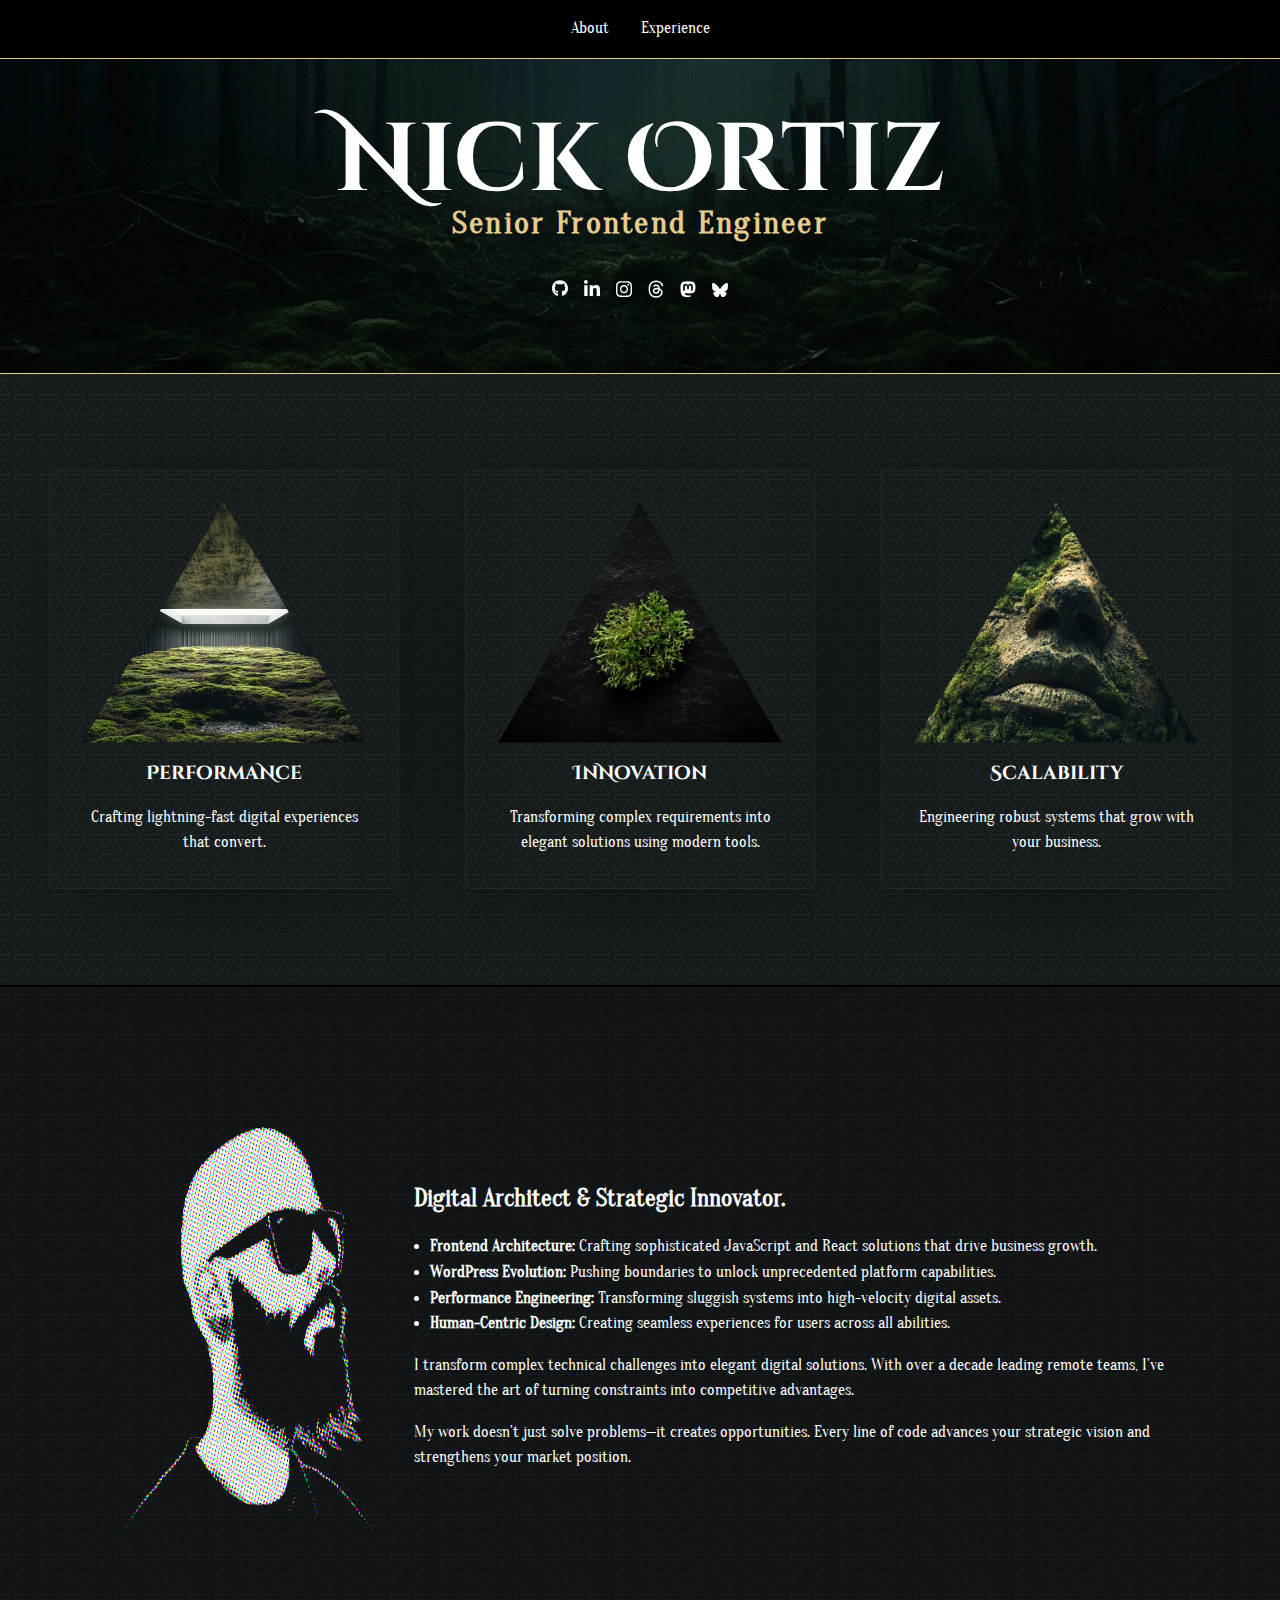
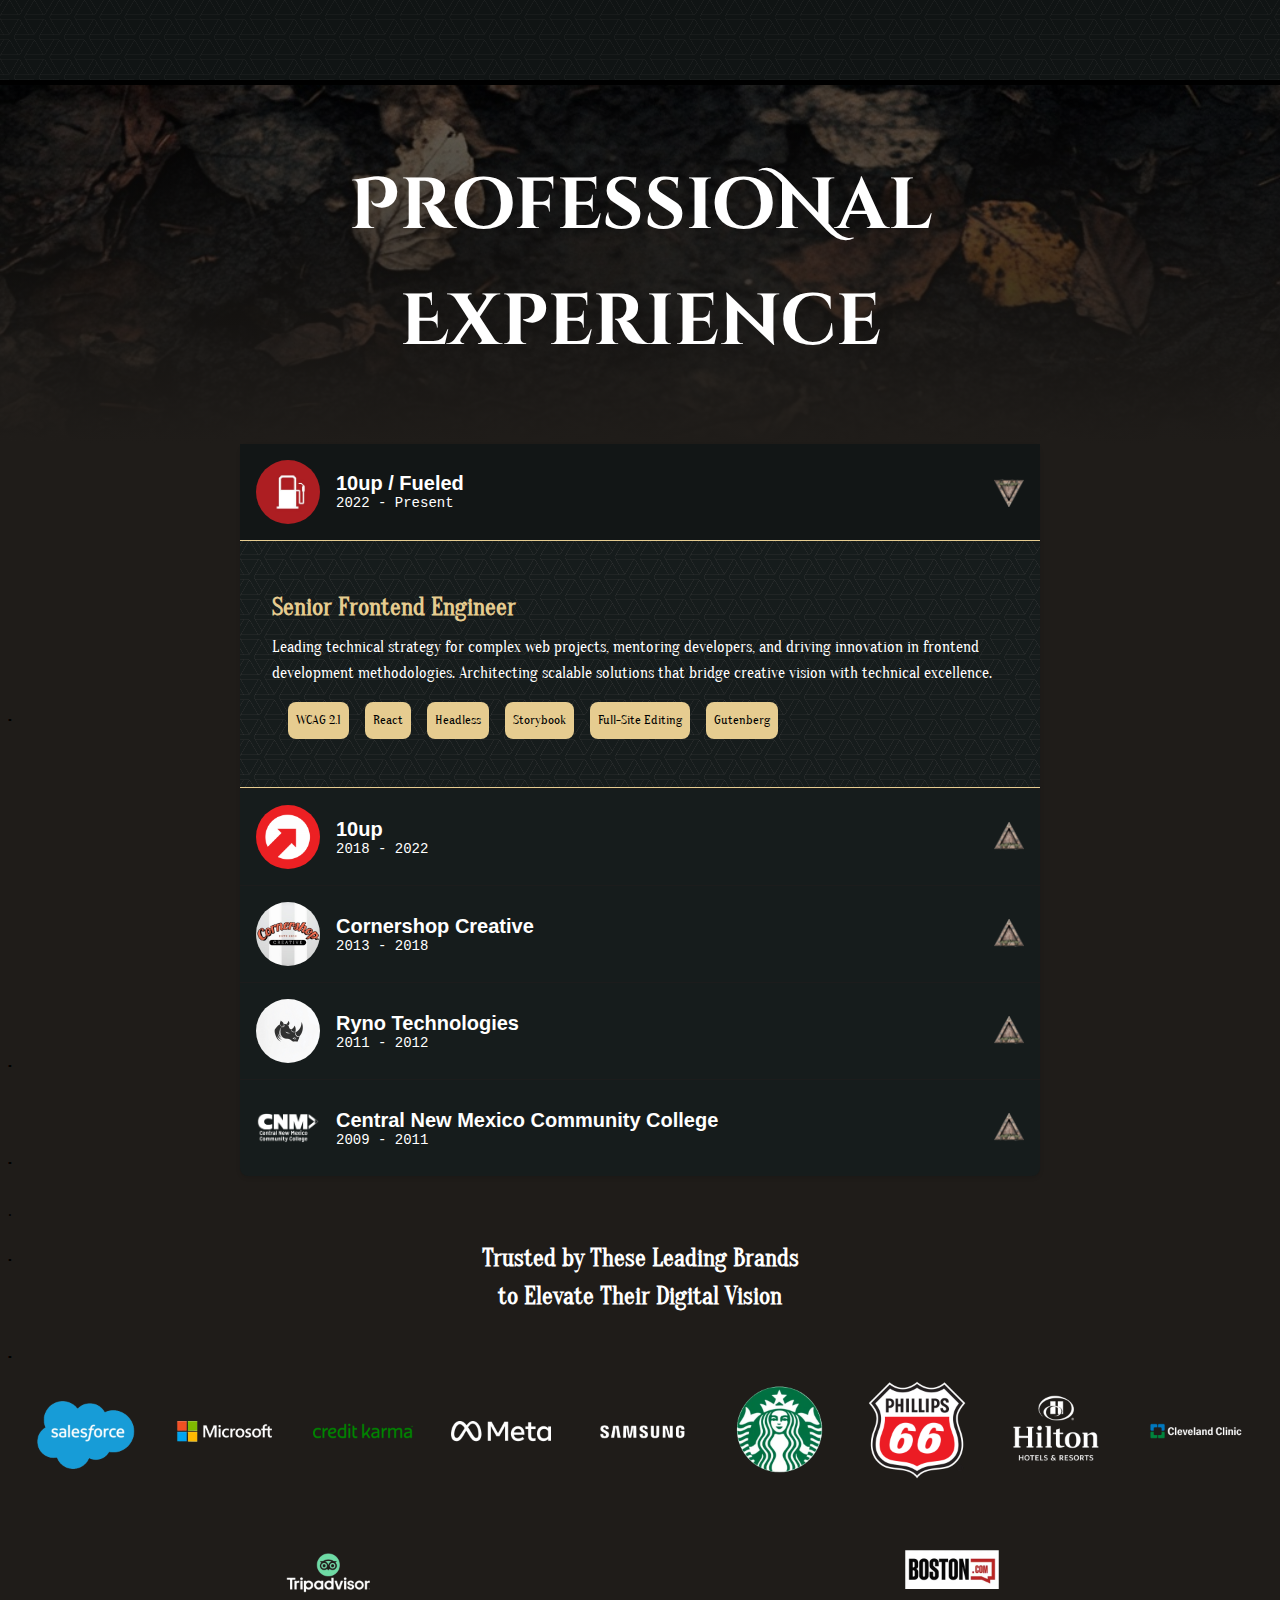
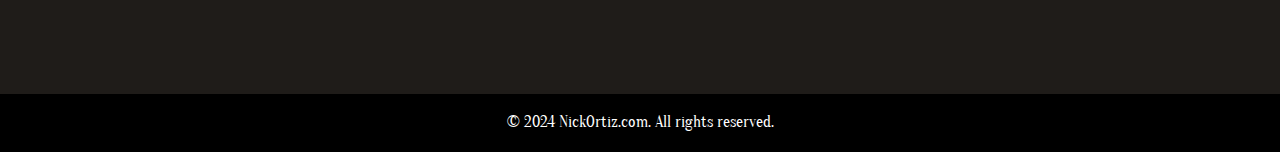
==== commit 776e3038: "experimenting with formats for images" ====
--- a/2025/index.html
+++ b/2025/index.html
@@ -524,7 +524,7 @@
                     alt="A well lit factory room growing moss"
                     width="284"
                     height="284"
-                    src="images/triad-1.webp">
+                    src="images/triad-1.avif">
             </div>
             <h3>PerformaNce</h3>
             <p>Crafting lightning-fast digital experiences that convert.</p>
@@ -535,7 +535,7 @@
                     alt="A black rock with a tuft of plant growing through" 
                     width="284"
                     height="284"
-                    src="images/triad-2.webp">
+                    src="images/triad-2.avif">
             </div>
             <h3>InNovation</h3>
             <p>Transforming complex requirements into elegant solutions using modern tools.</p>
@@ -546,7 +546,7 @@
                     alt="Moss growing on statue of a human face" 
                     width="284"
                     height="284"
-                    src="images/triad-3.webp">
+                    src="images/triad-3.avif">
             </div>
             <h3>Scalability</h3>
             <p>Engineering robust systems that grow with your business.</p>
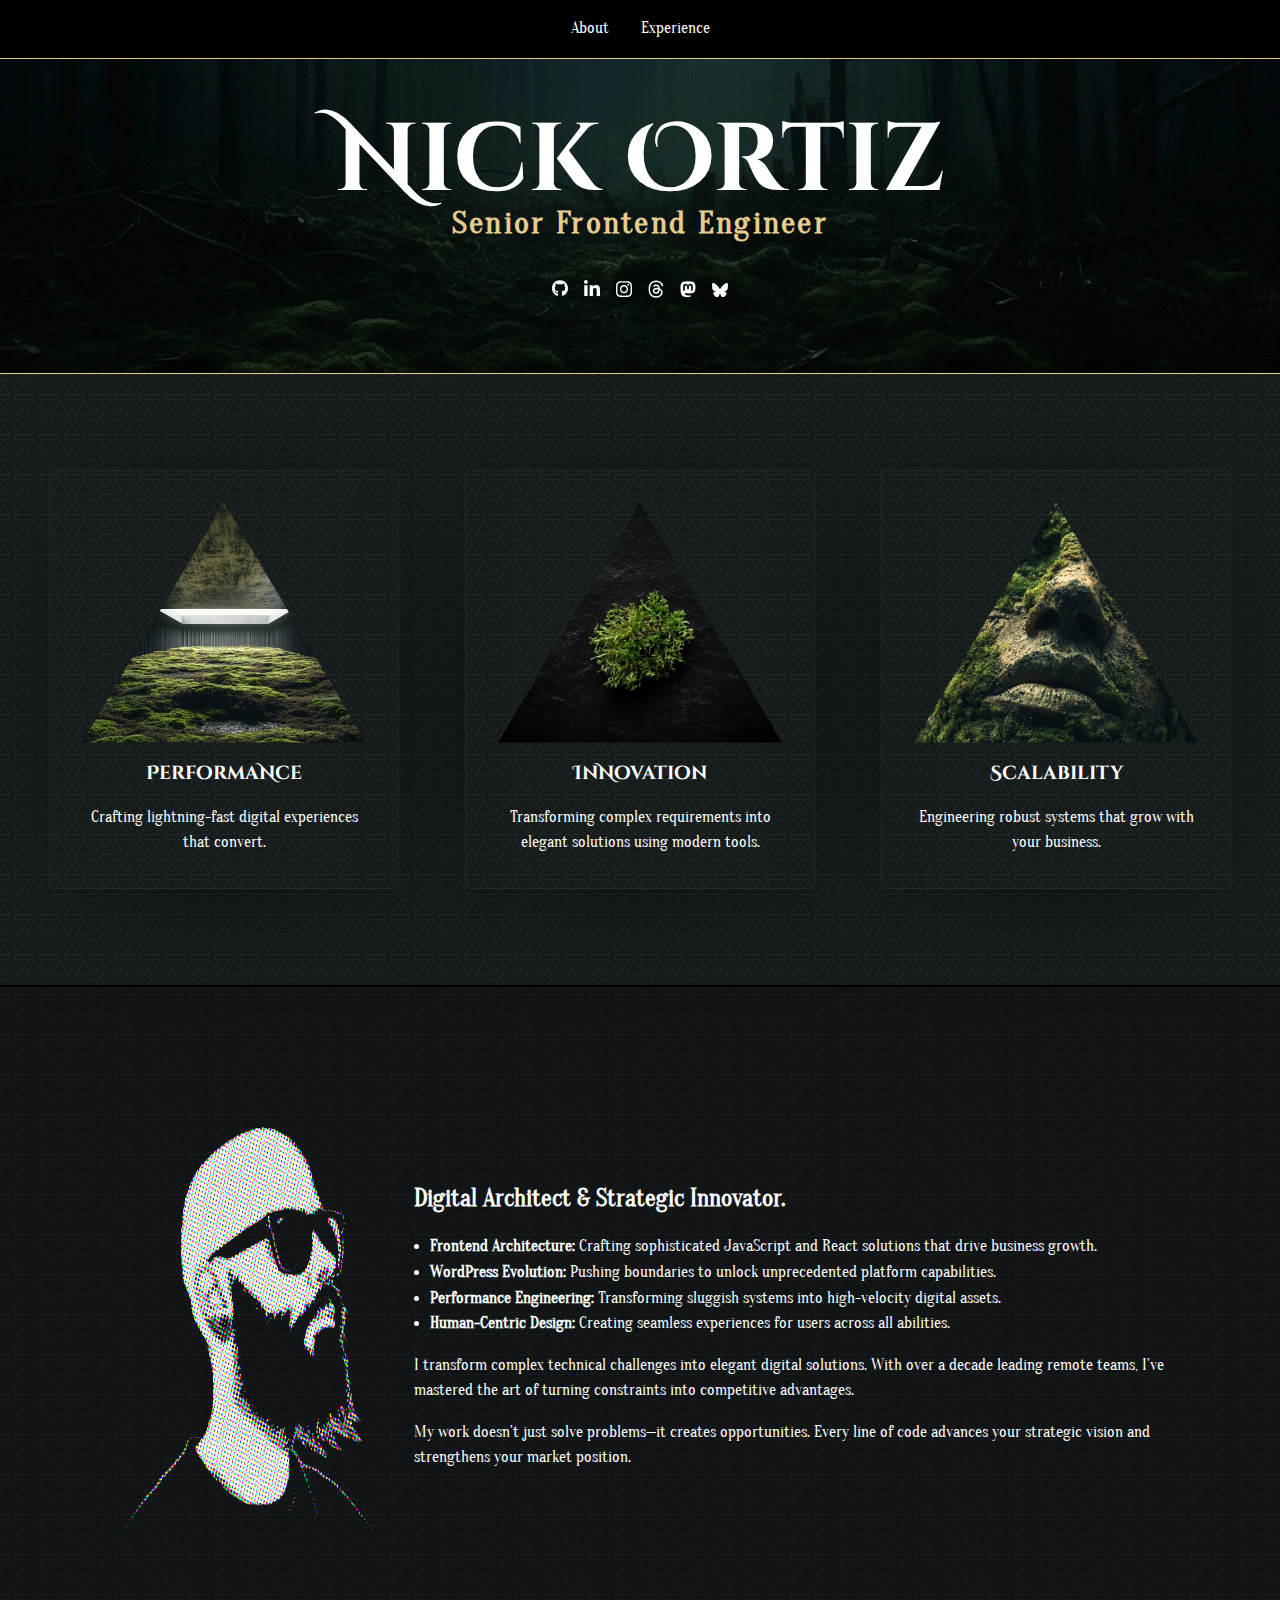
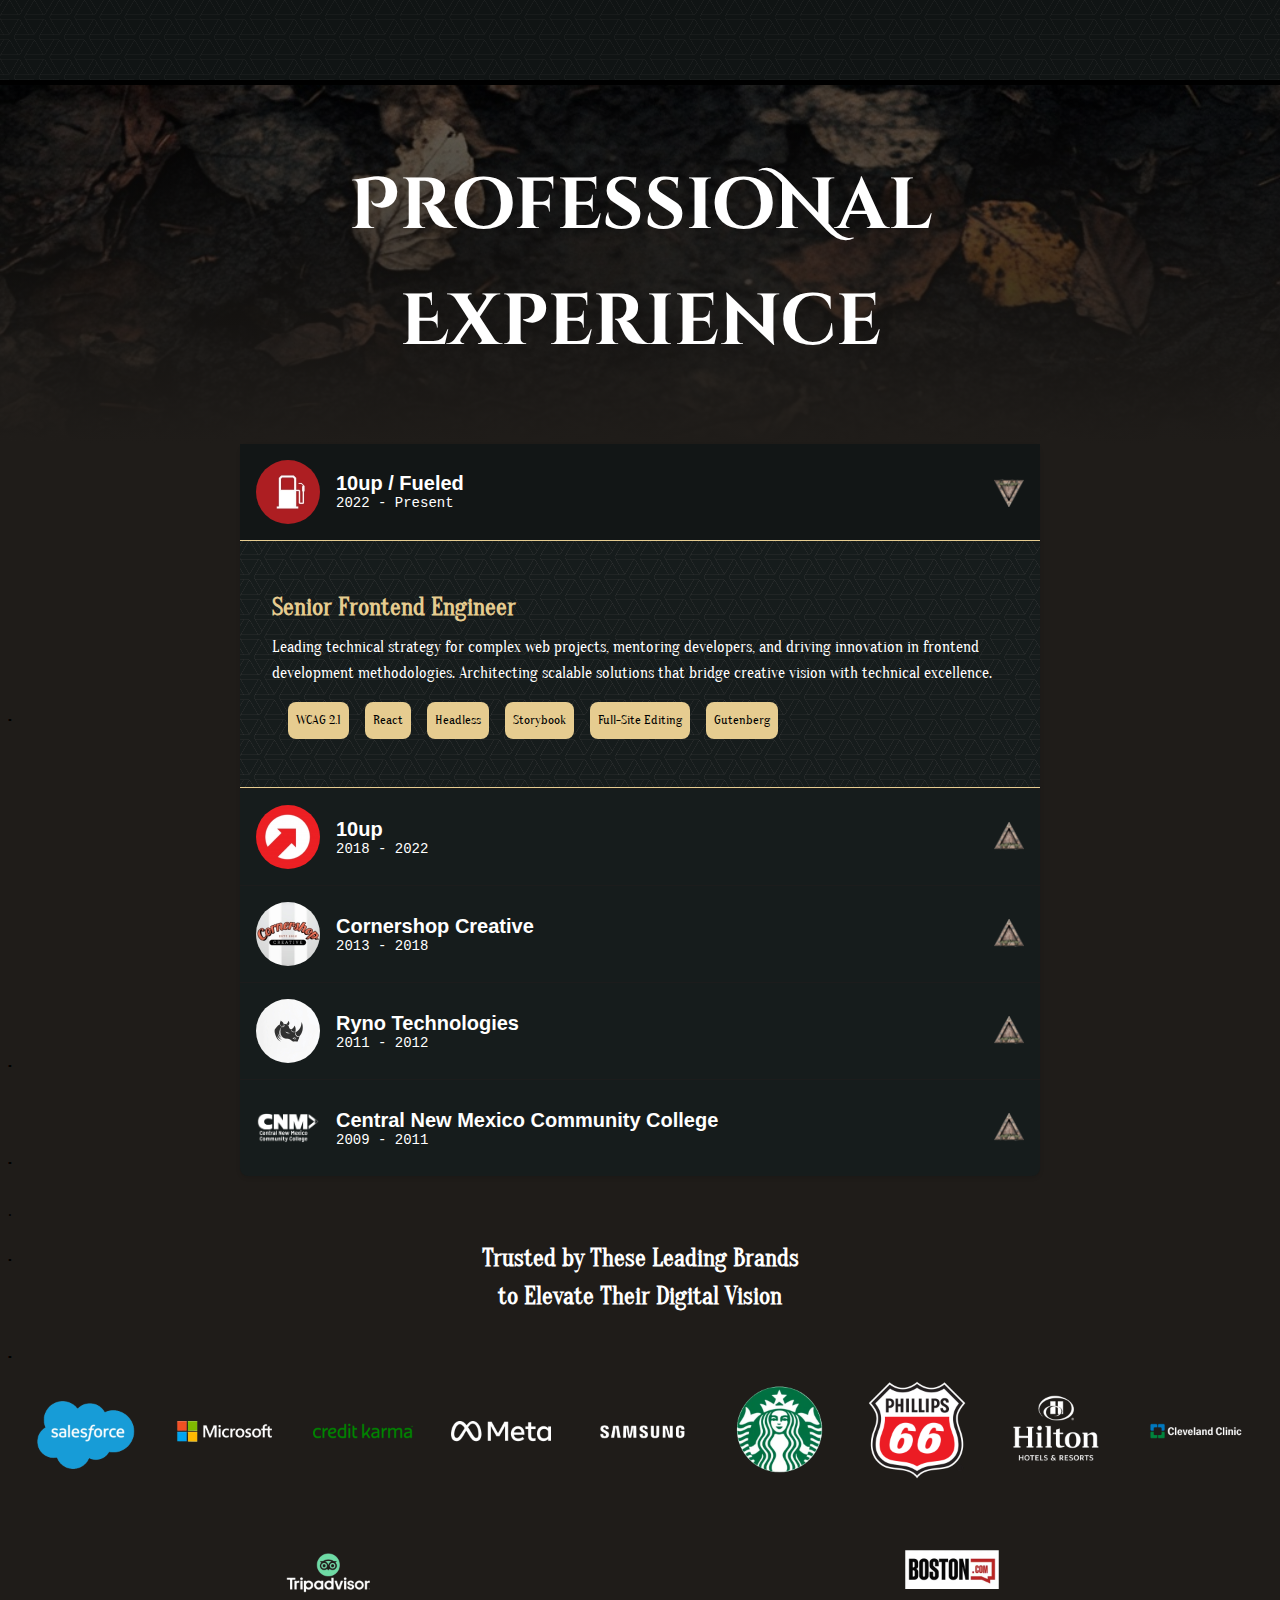
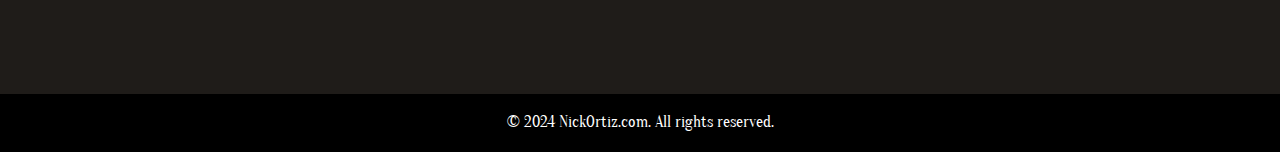
==== commit e902332b: "AVIF logos" ====
--- a/2025/index.html
+++ b/2025/index.html
@@ -589,7 +589,7 @@
             <div class="accordion">
                 <article class="accordion-item">
                     <button class="accordion-header active" onclick="toggleAccordion(this)">
-                        <img src="images/history/fueled-emblem.jpg" alt="Current Company logo" class="company-logo">
+                        <img src="images/history/fueled-emblem.avif" alt="Current Company logo" class="company-logo">
                         <div class="company-info">
                             <div class="company-name">10up / Fueled</div>
                             <div class="company-period">2022 - Present</div>
@@ -618,7 +618,7 @@
     
                 <article class="accordion-item">
                     <button class="accordion-header" onclick="toggleAccordion(this)">
-                        <img src="images/history/10up-logo.png" alt="Previous Corp logo" class="company-logo">
+                        <img src="images/history/10up-logo.avif" alt="Previous Corp logo" class="company-logo">
                         <div class="company-info">
                             <div class="company-name">10up</div>
                             <div class="company-period">2018 - 2022</div>
@@ -647,7 +647,7 @@
 
                 <article class="accordion-item">
                     <button class="accordion-header" onclick="toggleAccordion(this)">
-                        <img src="images/history/cornershop-creative-logo.jpeg" alt="Previous Corp logo" class="company-logo">
+                        <img src="images/history/cornershop-creative-logo.avif" alt="Previous Corp logo" class="company-logo">
                         <div class="company-info">
                             <div class="company-name">Cornershop Creative</div>
                             <div class="company-period">2013 - 2018</div>
@@ -678,7 +678,7 @@
 
                 <article class="accordion-item">
                     <button class="accordion-header" onclick="toggleAccordion(this)">
-                        <img src="images/history/ryno-logo-2.jpeg" alt="Previous Corp logo" class="company-logo">
+                        <img src="images/history/ryno-logo.avif" alt="Previous Corp logo" class="company-logo">
                         <div class="company-info">
                             <div class="company-name">Ryno Technologies</div>
                             <div class="company-period">2011 - 2012</div>
@@ -704,7 +704,7 @@
                 </article>
                 <article class="accordion-item">
                     <button class="accordion-header" onclick="toggleAccordion(this)">
-                        <img src="images/history/cnm-logo.png" alt="Previous Corp logo" class="company-logo">
+                        <img src="images/history/cnm-logo.avif" alt="Previous Corp logo" class="company-logo">
                         <div class="company-info">
                             <div class="company-name">Central New Mexico Community College</div>
                             <div class="company-period">2009 - 2011</div>
